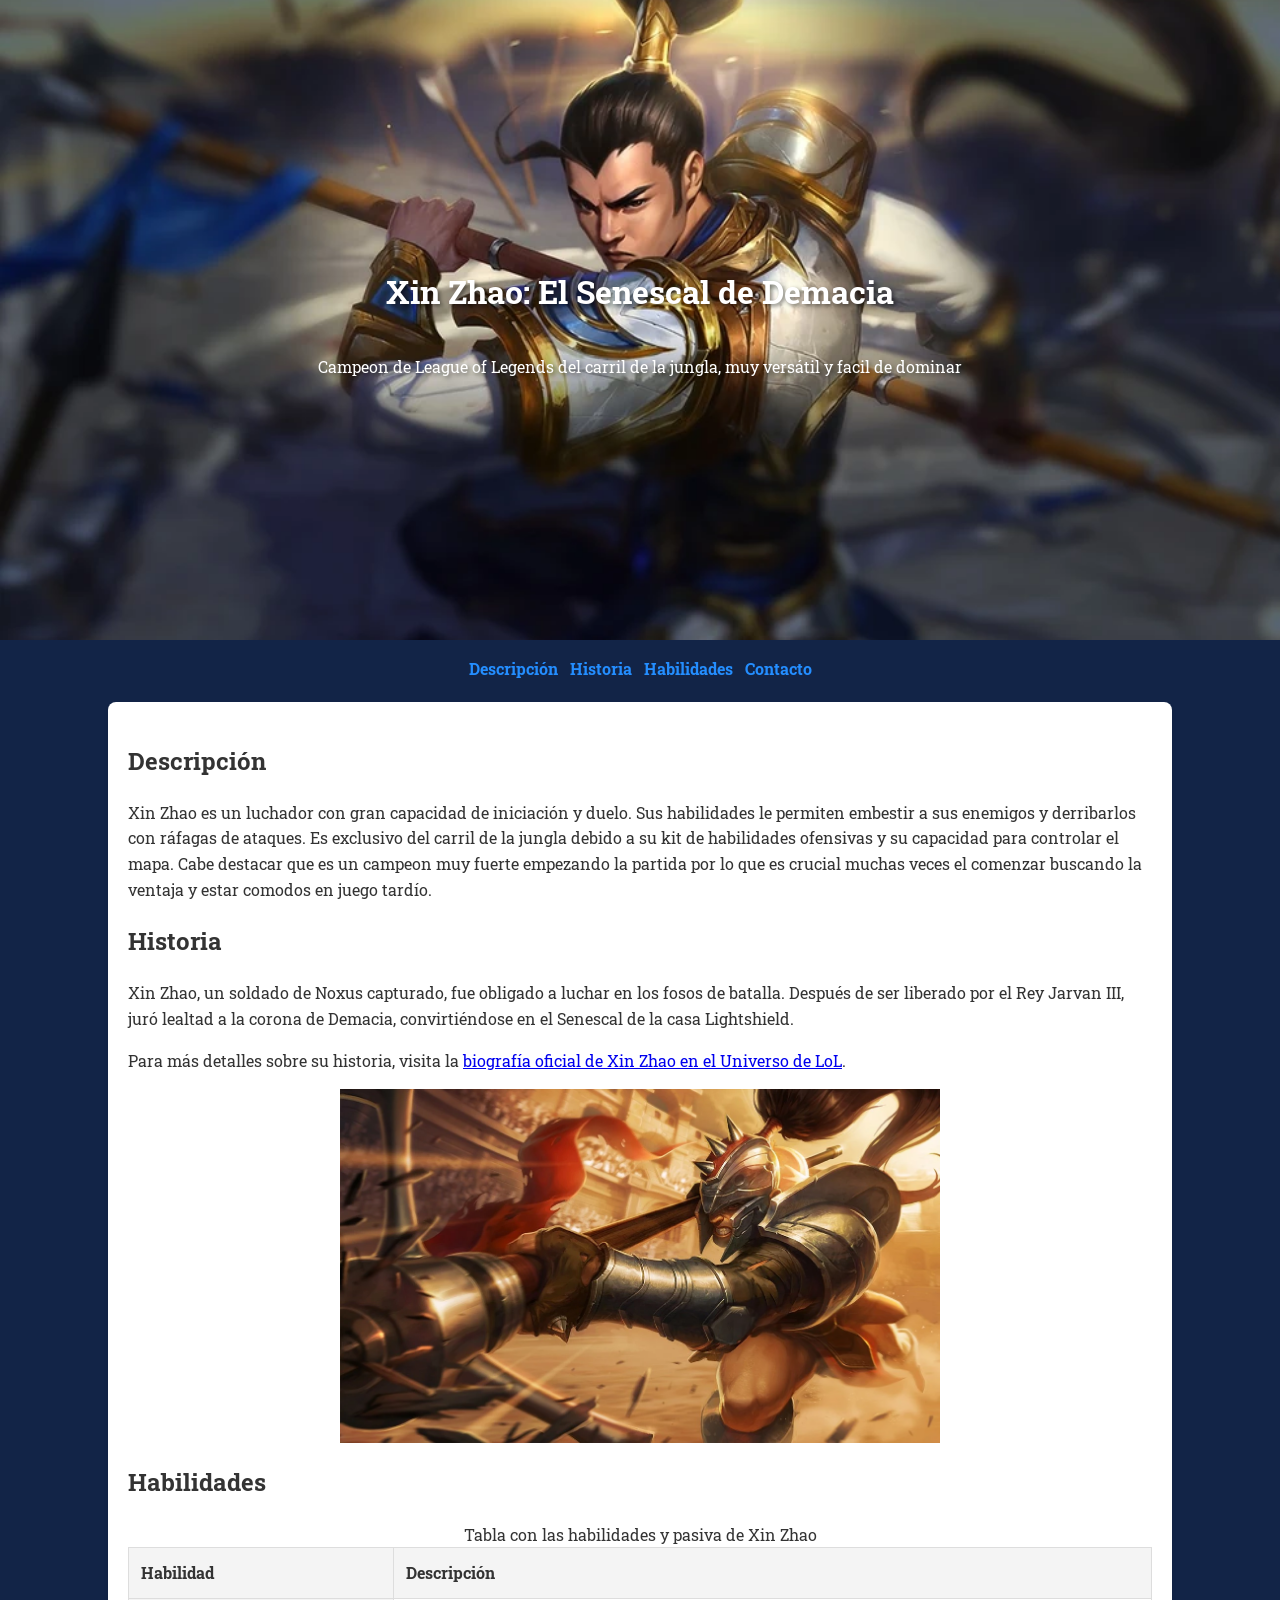
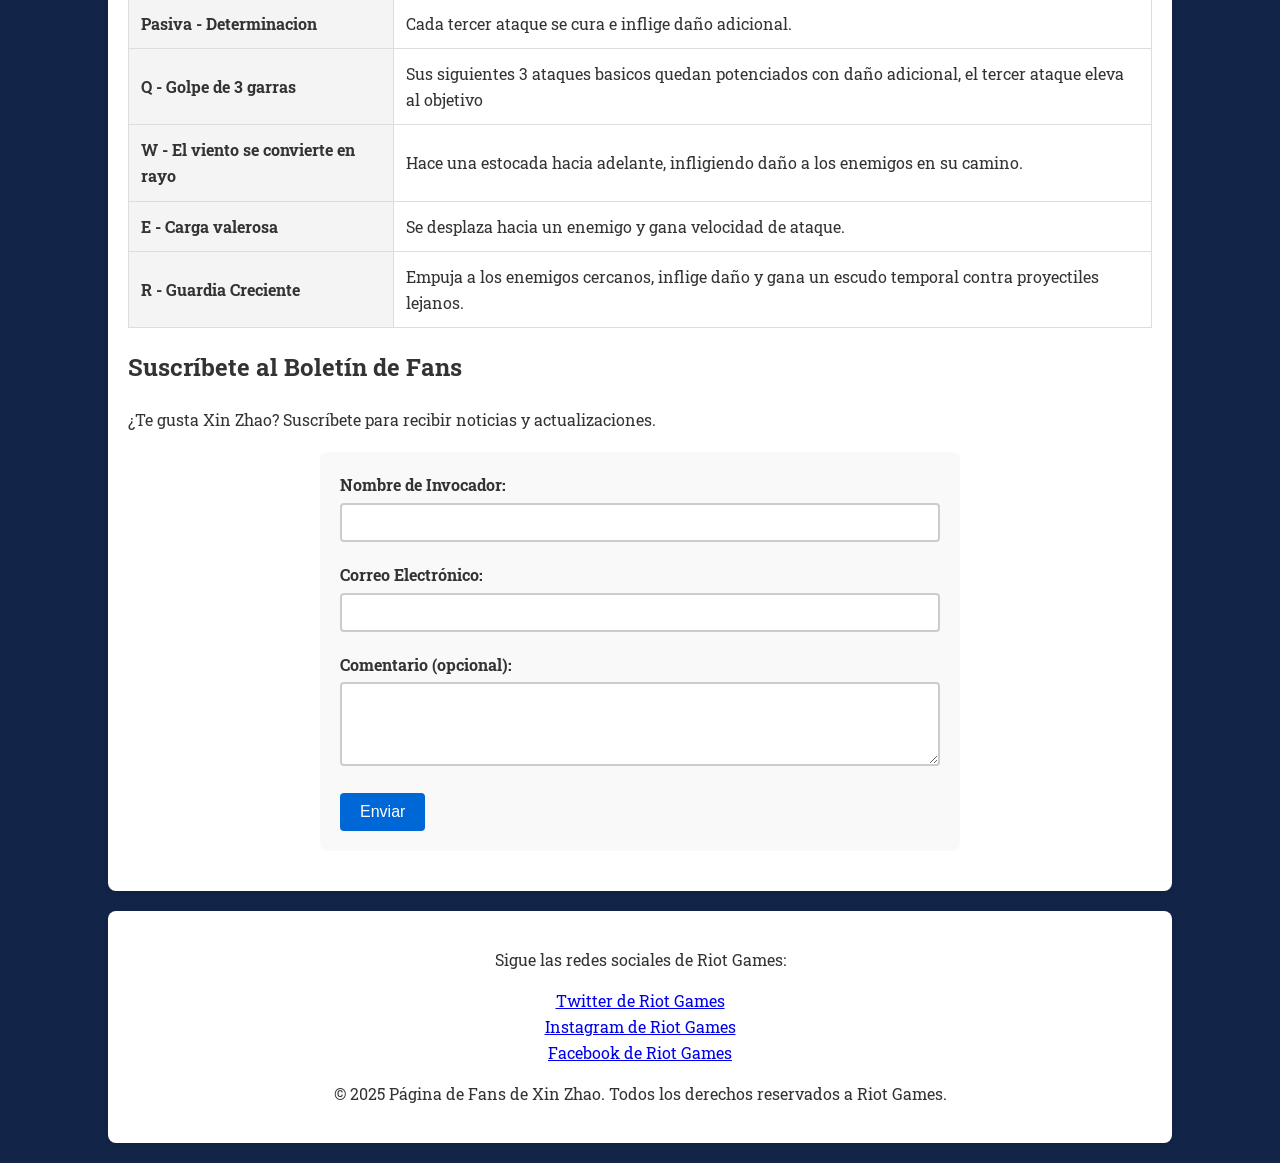
==== index.html @ e9b4ed26 "Segunda Version" ====
<!DOCTYPE html>
<html lang="es">
<head>
    <meta charset="UTF-8">
    <meta name="viewport" content="width=device-width, initial-scale=1.0">
    <title>My champion pool</title>
    <link rel="stylesheet" href="/css/index.css">
    <link rel="icon" type="image/jpg" href="/img/xinzhaoico.jpg">
</head>
<body>
    <header>
        <h1>Xin Zhao: El Senescal de Demacia</h1>
        <p>Campeon de League of Legends del carril de la jungla, muy versátil y facil de dominar</p>
    </header>

    <nav>
        <ul>
            <li><a href="#descripcion">Descripción</a></li>
            <li><a href="#historia">Historia</a></li>
            <li><a href="#habilidades">Habilidades</a></li>
            <li><a href="#contacto">Contacto</a></li>
        </ul>
    </nav>

    <main>
        <section id="descripcion">
            <h2>Descripción</h2>
            
            <p>Xin Zhao es un luchador con gran capacidad de iniciación y duelo. Sus habilidades le permiten embestir a sus enemigos y derribarlos con ráfagas de ataques. Es exclusivo del carril de la jungla debido a su kit de habilidades ofensivas y su capacidad para controlar el mapa. Cabe destacar que es un campeon muy fuerte empezando la partida por lo que es crucial muchas veces el comenzar buscando la ventaja y estar comodos en juego tardío.</p>
        
        </section>

        <section id="historia">
            <h2>Historia</h2>
            <p>Xin Zhao, un soldado de Noxus capturado, fue obligado a luchar en los fosos de batalla. Después de ser liberado por el Rey Jarvan III, juró lealtad a la corona de Demacia, convirtiéndose en el Senescal de la casa Lightshield.</p>
            <p>Para más detalles sobre su historia, visita la <a href="https://universe.leagueoflegends.com/es_MX/story/xin-zhao-bio/" target="_blank">biografía oficial de Xin Zhao en el Universo de LoL</a>.</p>
            <img style="display: block; margin: 0 auto;" src="/img/Viscero.webp" width="600px" height="600px" alt="Xin Zhao usando su lanza vestido de gladiador">
        </section>

        <section id="habilidades">
            <h2>Habilidades</h2>
            <table>
                <caption>Tabla con las habilidades y pasiva de Xin Zhao</caption>
                <thead>
                    <tr>
                        <th scope="col">Habilidad</th>
                        <th scope="col">Descripción</th>
                    </tr>
                </thead>
                <tbody>
                    <tr>
                        <th scope="row">Pasiva - Determinacion</th>
                        <td>Cada tercer ataque se cura e inflige daño adicional.</td>
                    </tr>
                    <tr>
                        <th scope="row">Q - Golpe de 3 garras</th>
                        <td>Sus siguientes 3 ataques basicos quedan potenciados con daño adicional, el tercer ataque eleva al objetivo</td>
                    </tr>
                    <tr>
                        <th scope="row">W - El viento se convierte en rayo</th>
                        <td>Hace una estocada hacia adelante, infligiendo daño a los enemigos en su camino.</td>
                    </tr>
                    <tr>
                        <th scope="row">E - Carga valerosa</th>
                        <td>Se desplaza hacia un enemigo y gana velocidad de ataque.</td>
                    </tr>
                    <tr>
                        <th scope="row">R - Guardia Creciente</th>
                        <td>Empuja a los enemigos cercanos, inflige daño y gana un escudo temporal contra proyectiles lejanos.</td>
                    </tr>
                </tbody>
            </table>
        </section>

        <section id="contacto">
            <h2>Suscríbete al Boletín de Fans</h2>
            <p>¿Te gusta Xin Zhao? Suscríbete para recibir noticias y actualizaciones.</p>
            <form id="boletinForm" onsubmit="return mostrarMensaje(event)">
                <div>
                    <label for="nombre">Nombre de Invocador:</label>
                    <input type="text" id="nombre" name="nombre_invocador" required>
                </div>
                <div>
                    <label for="email">Correo Electrónico:</label>
                    <input type="email" id="email" name="correo" required>
                </div>
                <div>
                    <label for="comentario">Comentario (opcional):</label>
                    <textarea id="comentario" name="comentario" rows="4"></textarea>
                </div>
                <button type="submit">Enviar</button>
            </form>

                <div id="mensajeExito" style="color: green; font-weight: bold; margin-top: 15px; display: none; text-align: center;">
                    ¡Registro completado! ¡Gracias por unirte al boletín de Xin Zhao!
                </div>
        </section>
    </main>

    <footer style="text-align: center;">
        <p>Sigue las redes sociales de Riot Games:</p>
            <a href="https://twitter.com/riotgames" target="_blank">Twitter de Riot Games</a><br>
            <a href="https://www.instagram.com/riotgames/" target="_blank">Instagram de Riot Games</a><br>
            <a href="https://www.facebook.com/RiotGames/" target="_blank">Facebook de Riot Games</a><br>
            <p>&copy; 2025 Página de Fans de Xin Zhao. Todos los derechos reservados a Riot Games.</p>
    </footer>

</body>
<script src="/js/index.js"></script>
</html>
---- css/index.css ----
@import url('https://fonts.googleapis.com/css2?family=Roboto+Slab:wght@100..900&family=Roboto:ital,wght@0,100..900;1,100..900&display=swap');

body { 
    font-family: 'Roboto Slab', serif; 
    line-height: 1.6; margin: 0; 
    padding: 0; background-color: rgb(18, 36, 71); 
    color: #333; }
        
 main, footer { 
    max-width: 80%; 
    margin: 20px auto; 
    padding: 20px; 
    background-color: #fff; 
    border-radius: 8px; 
    box-shadow: 0 2px 4px rgba(0,0,0,0.1); }
        
header {
    background-image: url(/img/xinzhaofondo2.webp);
    background-position: center;
    background-repeat: no-repeat;
    background-size: cover;
    background-color: #000;
    height: 600px;
    text-align: center;
    text-shadow: 2px 2px 4px rgba(0, 0, 0, 0.5);
    color: white; 
    padding: 20px; 
    display: flex;
    flex-direction: column;
    justify-content: center;
    align-items: center;
}
        
nav ul { list-style: none; padding: 0; display: flex; justify-content: center; gap: 12px; }
        
nav a { text-decoration: none; color: #248EFF; font-weight: bold; }
        
main img { max-width: 100%; height: auto; display: block; margin: 20px 0; }
        
table { 
    width: 100%; 
    border-collapse: collapse; 
    margin-top: 20px; 
    margin-right: 20px;
    margin-bottom: 20px;
    }
        
th, td { border: 1px solid #ddd; padding: 12px; text-align: left; }
        
th { background-color: #f4f4f4; }
        
form { 
    margin: 20px auto; 
    max-width: 600px; 
    padding: 20px;
    background-color: #f9f9f9;
    border-radius: 8px;
}

label { display: block;
        margin-bottom: 5px;
        font-weight: bold; }
        
input[type="text"], input[type="email"], textarea { width: 100%; padding: 10px; margin-bottom: 20px; border: 2px solid #ccc; border-radius: 4px; box-sizing: border-box; }
        
button {
    font-size: 16px;
    background-color: #0068D6;
    color: white;
    padding: 10px 20px;
    border: none;
    border-radius: 4px;
    cursor: pointer;
    align-items: center;
}
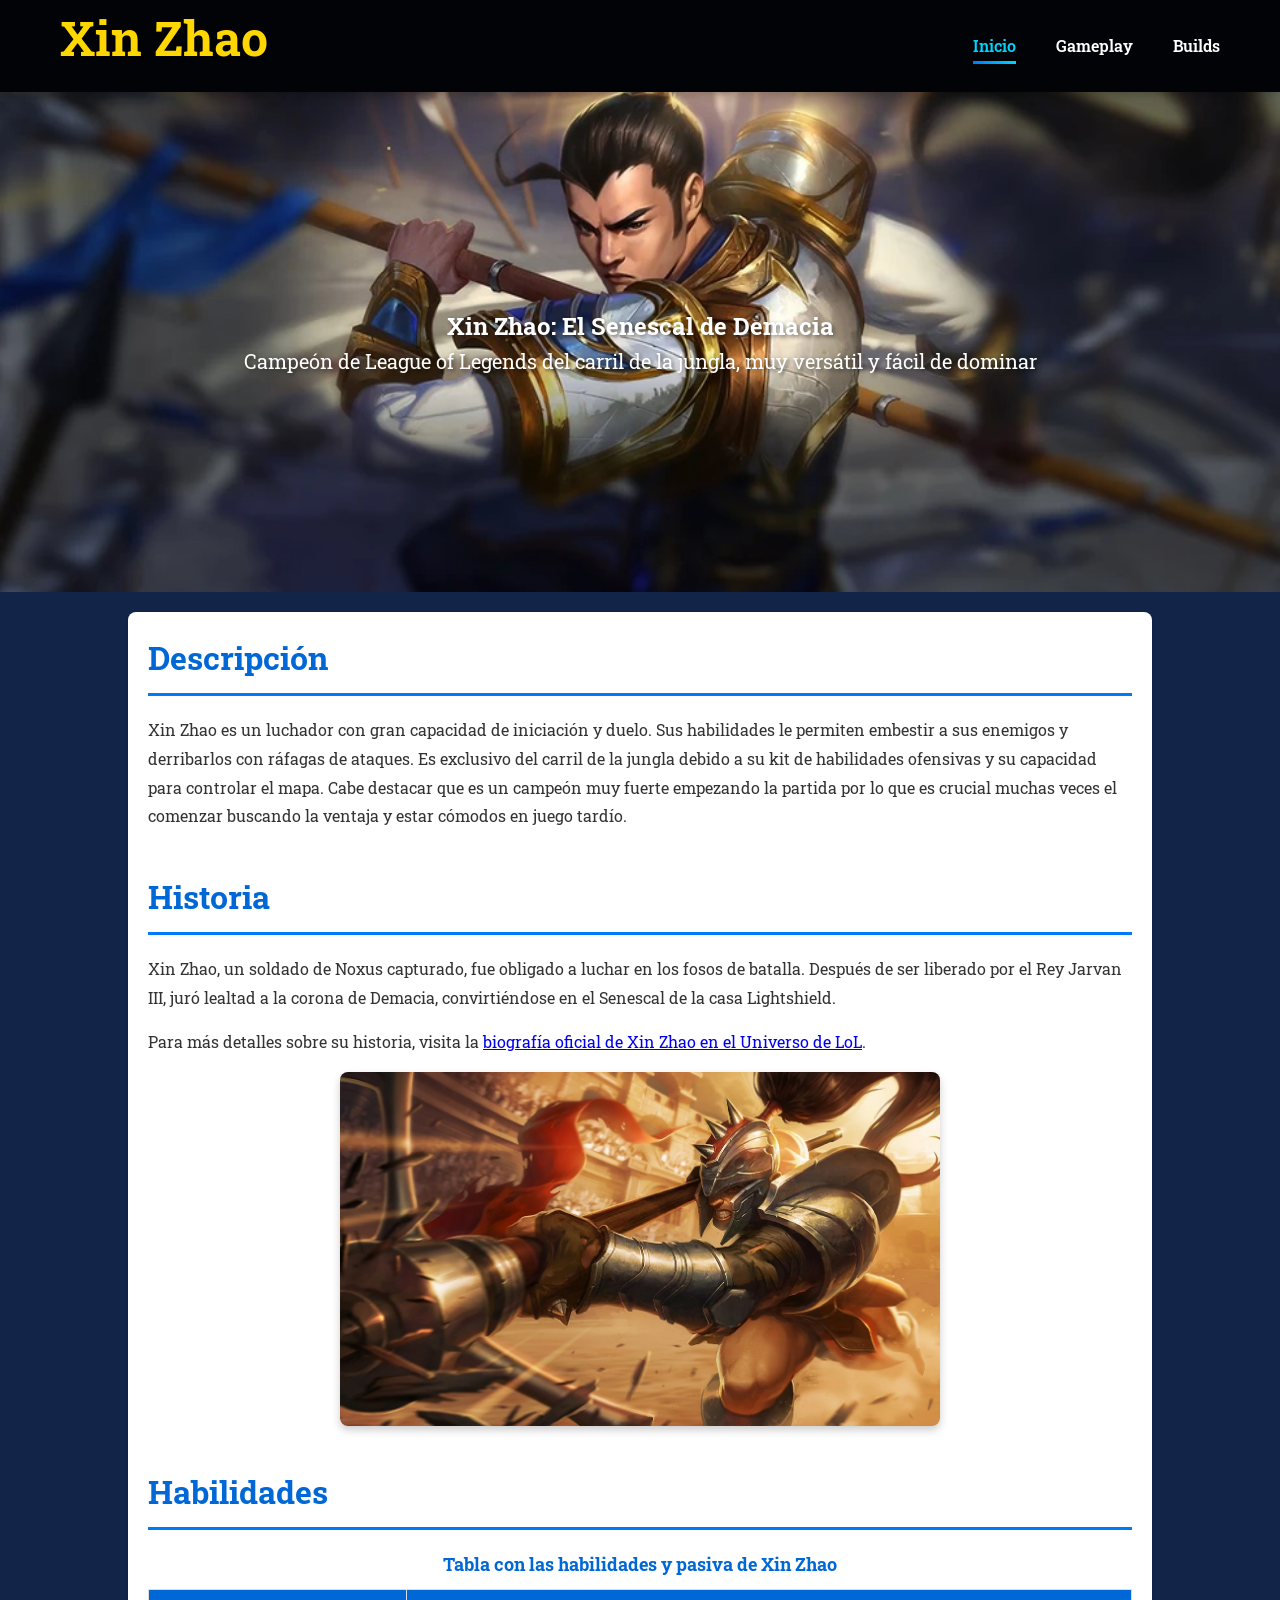
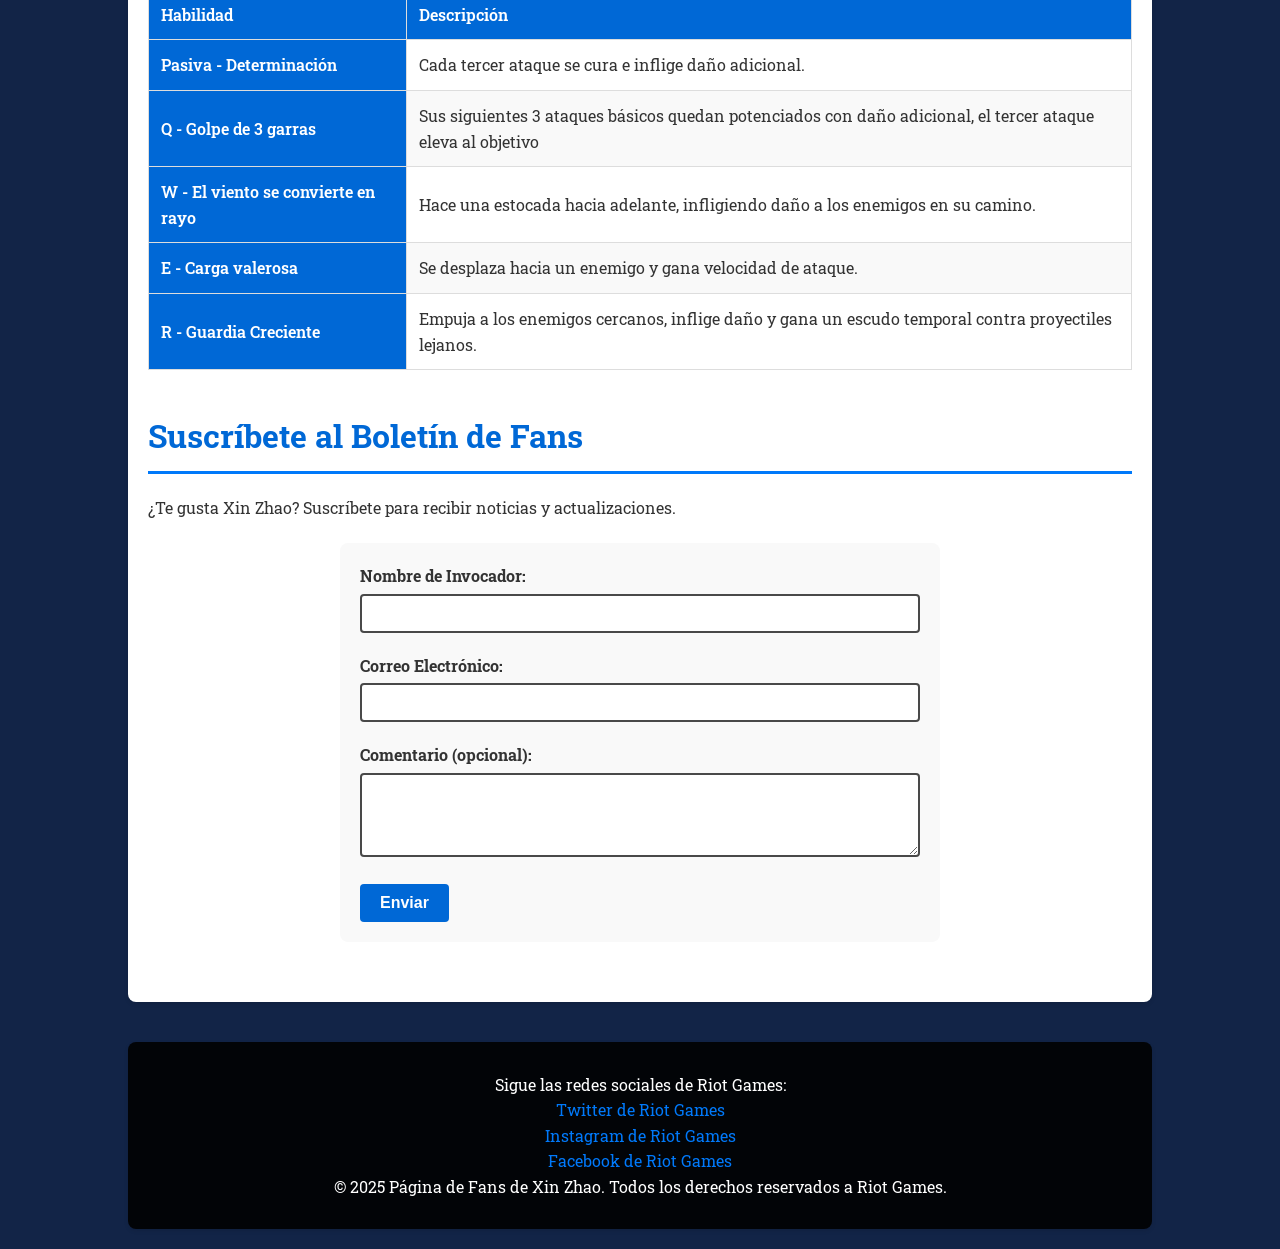
==== commit 02a59b6b: "Videos with AD" ====
--- a/index.html
+++ b/index.html
@@ -1,40 +1,53 @@
 <!DOCTYPE html>
 <html lang="es">
+
 <head>
     <meta charset="UTF-8">
     <meta name="viewport" content="width=device-width, initial-scale=1.0">
-    <title>My champion pool</title>
-    <link rel="stylesheet" href="/css/index.css">
-    <link rel="icon" type="image/jpg" href="/img/xinzhaoico.jpg">
+    <title>Xin Zhao - Inicio | My Champion Pool</title>
+    <link rel="stylesheet" href="css/index.css">
+    <link rel="icon" type="image/jpg" href="img/xinzhaoico.jpg">
 </head>
+
 <body>
+    <nav class="main-nav">
+        <div class="nav-container">
+            <div class="nav-logo">
+                <h1>Xin Zhao</h1>
+            </div>
+            <ul class="nav-links">
+                <li><a href="index.html" class="active">Inicio</a></li>
+                <li><a href="gameplay.html">Gameplay</a></li>
+                <li><a href="builds.html">Builds</a></li>
+            </ul>
+        </div>
+    </nav>
+
     <header>
-        <h1>Xin Zhao: El Senescal de Demacia</h1>
-        <p>Campeon de League of Legends del carril de la jungla, muy versátil y facil de dominar</p>
+        <h2>Xin Zhao: El Senescal de Demacia</h2>
+        <p>Campeón de League of Legends del carril de la jungla, muy versátil y fácil de dominar</p>
     </header>
-
-    <nav>
-        <ul>
-            <li><a href="#descripcion">Descripción</a></li>
-            <li><a href="#historia">Historia</a></li>
-            <li><a href="#habilidades">Habilidades</a></li>
-            <li><a href="#contacto">Contacto</a></li>
-        </ul>
-    </nav>
 
     <main>
         <section id="descripcion">
             <h2>Descripción</h2>
-            
-            <p>Xin Zhao es un luchador con gran capacidad de iniciación y duelo. Sus habilidades le permiten embestir a sus enemigos y derribarlos con ráfagas de ataques. Es exclusivo del carril de la jungla debido a su kit de habilidades ofensivas y su capacidad para controlar el mapa. Cabe destacar que es un campeon muy fuerte empezando la partida por lo que es crucial muchas veces el comenzar buscando la ventaja y estar comodos en juego tardío.</p>
-        
+            <p>Xin Zhao es un luchador con gran capacidad de iniciación y duelo. Sus habilidades le permiten embestir a
+                sus enemigos y derribarlos con ráfagas de ataques. Es exclusivo del carril de la jungla debido a su kit
+                de habilidades ofensivas y su capacidad para controlar el mapa. Cabe destacar que es un campeón muy
+                fuerte empezando la partida por lo que es crucial muchas veces el comenzar buscando la ventaja y estar
+                cómodos en juego tardío.</p>
         </section>
 
         <section id="historia">
             <h2>Historia</h2>
-            <p>Xin Zhao, un soldado de Noxus capturado, fue obligado a luchar en los fosos de batalla. Después de ser liberado por el Rey Jarvan III, juró lealtad a la corona de Demacia, convirtiéndose en el Senescal de la casa Lightshield.</p>
-            <p>Para más detalles sobre su historia, visita la <a href="https://universe.leagueoflegends.com/es_MX/story/xin-zhao-bio/" target="_blank">biografía oficial de Xin Zhao en el Universo de LoL</a>.</p>
-            <img style="display: block; margin: 0 auto;" src="/img/Viscero.webp" width="600px" height="600px" alt="Xin Zhao usando su lanza vestido de gladiador">
+            <p>Xin Zhao, un soldado de Noxus capturado, fue obligado a luchar en los fosos de batalla. Después de ser
+                liberado por el Rey Jarvan III, juró lealtad a la corona de Demacia, convirtiéndose en el Senescal de la
+                casa Lightshield.</p>
+            <p>Para más detalles sobre su historia, visita la <a
+                    href="https://universe.leagueoflegends.com/es_MX/story/xin-zhao-bio/" target="_blank">biografía
+                    oficial de Xin Zhao en el Universo de LoL</a>.</p>
+            <img style="display: block; margin: 0 auto;" src="img/Viscero.webp" width="600px" height="600px"
+                alt="Xin Zhao usando su lanza vestido de gladiador">
         </section>
 
         <section id="habilidades">
@@ -49,12 +62,13 @@
                 </thead>
                 <tbody>
                     <tr>
-                        <th scope="row">Pasiva - Determinacion</th>
+                        <th scope="row">Pasiva - Determinación</th>
                         <td>Cada tercer ataque se cura e inflige daño adicional.</td>
                     </tr>
                     <tr>
                         <th scope="row">Q - Golpe de 3 garras</th>
-                        <td>Sus siguientes 3 ataques basicos quedan potenciados con daño adicional, el tercer ataque eleva al objetivo</td>
+                        <td>Sus siguientes 3 ataques básicos quedan potenciados con daño adicional, el tercer ataque
+                            eleva al objetivo</td>
                     </tr>
                     <tr>
                         <th scope="row">W - El viento se convierte en rayo</th>
@@ -66,7 +80,8 @@
                     </tr>
                     <tr>
                         <th scope="row">R - Guardia Creciente</th>
-                        <td>Empuja a los enemigos cercanos, inflige daño y gana un escudo temporal contra proyectiles lejanos.</td>
+                        <td>Empuja a los enemigos cercanos, inflige daño y gana un escudo temporal contra proyectiles
+                            lejanos.</td>
                     </tr>
                 </tbody>
             </table>
@@ -91,20 +106,22 @@
                 <button type="submit">Enviar</button>
             </form>
 
-                <div id="mensajeExito" style="color: green; font-weight: bold; margin-top: 15px; display: none; text-align: center;">
-                    ¡Registro completado! ¡Gracias por unirte al boletín de Xin Zhao!
-                </div>
+            <div id="mensajeExito"
+                style="color: green; font-weight: bold; margin-top: 15px; display: none; text-align: center;">
+                ¡Registro completado! ¡Gracias por unirte al boletín de Xin Zhao!
+            </div>
         </section>
     </main>
 
     <footer style="text-align: center;">
         <p>Sigue las redes sociales de Riot Games:</p>
-            <a href="https://twitter.com/riotgames" target="_blank">Twitter de Riot Games</a><br>
-            <a href="https://www.instagram.com/riotgames/" target="_blank">Instagram de Riot Games</a><br>
-            <a href="https://www.facebook.com/RiotGames/" target="_blank">Facebook de Riot Games</a><br>
-            <p>&copy; 2025 Página de Fans de Xin Zhao. Todos los derechos reservados a Riot Games.</p>
+        <a href="https://twitter.com/riotgames" target="_blank">Twitter de Riot Games</a><br>
+        <a href="https://www.instagram.com/riotgames/" target="_blank">Instagram de Riot Games</a><br>
+        <a href="https://www.facebook.com/RiotGames/" target="_blank">Facebook de Riot Games</a><br>
+        <p>&copy; 2025 Página de Fans de Xin Zhao. Todos los derechos reservados a Riot Games.</p>
     </footer>
 
+    <script src="js/index.js"></script>
 </body>
-<script src="/js/index.js"></script>
+
 </html>
--- a/css/index.css
+++ b/css/index.css
@@ -1,26 +1,91 @@
 @import url('https://fonts.googleapis.com/css2?family=Roboto+Slab:wght@100..900&family=Roboto:ital,wght@0,100..900;1,100..900&display=swap');
+
+/* === RESET Y GENERAL === */
+* {
+    margin: 0;
+    padding: 0;
+    box-sizing: border-box;
+}
 
 body { 
     font-family: 'Roboto Slab', serif; 
-    line-height: 1.6; margin: 0; 
-    padding: 0; background-color: rgb(18, 36, 71); 
-    color: #333; }
-        
- main, footer { 
-    max-width: 80%; 
-    margin: 20px auto; 
-    padding: 20px; 
-    background-color: #fff; 
-    border-radius: 8px; 
-    box-shadow: 0 2px 4px rgba(0,0,0,0.1); }
-        
+    line-height: 1.6;
+    background-color: rgb(18, 36, 71); 
+    color: #333;
+}
+
+/* === NAVEGACIÓN PRINCIPAL === */
+.main-nav {
+    background-color: rgba(0, 0, 0, 0.9);
+    backdrop-filter: blur(10px);
+    position: sticky;
+    top: 0;
+    z-index: 1000;
+    box-shadow: 0 2px 10px rgba(0, 0, 0, 0.3);
+}
+
+.nav-container {
+    max-width: 1200px;
+    margin: 0 auto;
+    padding: 0 20px;
+    display: flex;
+    justify-content: space-between;
+    align-items: center;
+}
+
+.nav-logo h2 {
+    color: #FFD700;
+    font-size: 24px;
+    font-weight: 700;
+    padding: 15px 0;
+}
+
+.nav-links {
+    list-style: none;
+    display: flex;
+    gap: 40px;
+}
+
+.nav-links a {
+    text-decoration: none;
+    color: #fff;
+    font-weight: 600;
+    font-size: 16px;
+    padding: 20px 0;
+    display: inline-block;
+    position: relative;
+    transition: color 0.3s ease;
+}
+
+.nav-links a::after {
+    content: '';
+    position: absolute;
+    bottom: 15px;
+    left: 0;
+    width: 0;
+    height: 3px;
+    background: linear-gradient(90deg, #0079FA, #00D4FF);
+    transition: width 0.3s ease;
+}
+
+.nav-links a:hover,
+.nav-links a.active {
+    color: #00D4FF;
+}
+
+.nav-links a:hover::after,
+.nav-links a.active::after {
+    width: 100%;
+}
+
+/* === HEADER === */
 header {
-    background-image: url(/img/xinzhaofondo2.webp);
+    background-image: url(../img/xinzhaofondo2.webp);
     background-position: center;
     background-repeat: no-repeat;
     background-size: cover;
     background-color: #000;
-    height: 600px;
+    height: 500px;
     text-align: center;
     text-shadow: 2px 2px 4px rgba(0, 0, 0, 0.5);
     color: white; 
@@ -30,25 +95,93 @@
     justify-content: center;
     align-items: center;
 }
-        
-nav ul { list-style: none; padding: 0; display: flex; justify-content: center; gap: 12px; }
-        
-nav a { text-decoration: none; color: #248EFF; font-weight: bold; }
-        
-main img { max-width: 100%; height: auto; display: block; margin: 20px 0; }
-        
+
+h1 {
+    color: #FFD700;
+    font-size: 48px;
+    margin-bottom: 15px;
+    text-shadow: 3px 3px 6px rgba(0, 0, 0, 0.8);
+    
+}
+
+header p {
+    font-size: 20px;
+    max-width: 800px;
+}
+
+/* === MAIN CONTENT === */
+main, footer { 
+    max-width: 80%; 
+    margin: 20px auto; 
+    padding: 20px; 
+    background-color: #fff; 
+    border-radius: 8px; 
+    box-shadow: 0 2px 4px rgba(0,0,0,0.1);
+}
+
+main section {
+    margin-bottom: 40px;
+}
+
+main section h2 {
+    color: #0068D6;
+    font-size: 32px;
+    margin-bottom: 20px;
+    border-bottom: 3px solid #0079FA;
+    padding-bottom: 10px;
+}
+
+main section p {
+    margin-bottom: 15px;
+    font-size: 16px;
+    line-height: 1.8;
+}
+
+main img { 
+    max-width: 100%; 
+    height: auto; 
+    display: block; 
+    margin: 20px 0;
+    border-radius: 8px;
+    box-shadow: 0 4px 8px rgba(0,0,0,0.2);
+}
+
+/* === TABLA === */
 table { 
     width: 100%; 
     border-collapse: collapse; 
     margin-top: 20px; 
-    margin-right: 20px;
     margin-bottom: 20px;
-    }
-        
-th, td { border: 1px solid #ddd; padding: 12px; text-align: left; }
-        
-th { background-color: #f4f4f4; }
-        
+}
+
+caption {
+    font-weight: bold;
+    font-size: 18px;
+    margin-bottom: 10px;
+    color: #0068D6;
+}
+
+th, td { 
+    border: 1px solid #ddd; 
+    padding: 12px; 
+    text-align: left;
+}
+
+th { 
+    background-color: #0068D6;
+    color: white;
+    font-weight: 600;
+}
+
+tbody tr:nth-child(even) {
+    background-color: #f9f9f9;
+}
+
+tbody tr:hover {
+    background-color: #e8f4ff;
+}
+
+/* === FORMULARIO === */
 form { 
     margin: 20px auto; 
     max-width: 600px; 
@@ -57,12 +190,30 @@
     border-radius: 8px;
 }
 
-label { display: block;
-        margin-bottom: 5px;
-        font-weight: bold; }
-        
-input[type="text"], input[type="email"], textarea { width: 100%; padding: 10px; margin-bottom: 20px; border: 2px solid #ccc; border-radius: 4px; box-sizing: border-box; }
-        
+label { 
+    display: block;
+    margin-bottom: 5px;
+    font-weight: bold;
+}
+
+input[type="text"], 
+input[type="email"], 
+textarea { 
+    width: 100%; 
+    padding: 10px; 
+    margin-bottom: 20px; 
+    border: 2px solid #494949; 
+    border-radius: 4px; 
+    box-sizing: border-box;
+    font-family: 'Roboto', sans-serif;
+}
+
+input:focus,
+textarea:focus {
+    outline: none;
+    border-color: #0068D6;
+}
+
 button {
     font-size: 16px;
     background-color: #0068D6;
@@ -71,5 +222,502 @@
     border: none;
     border-radius: 4px;
     cursor: pointer;
+    font-weight: 600;
+    transition: background-color 0.3s ease;
+}
+
+button:hover {
+    background-color: #004fa3;
+}
+
+/* === PÁGINA GAMEPLAY === */
+.gameplay-intro {
+    background: linear-gradient(135deg, #667eea 0%, #764ba2 100%);
+    color: white;
+    padding: 30px;
+    border-radius: 8px;
+    margin-bottom: 30px;
+}
+
+.gameplay-intro h2 {
+    color: white;
+    border: none;
+}
+
+.video-section {
+    margin-bottom: 50px;
+}
+
+.video-header {
+    display: flex;
+    justify-content: space-between;
     align-items: center;
+    margin-bottom: 20px;
+    gap: 20px;
+}
+
+.video-header h2 {
+    margin-bottom: 5px;
+}
+
+.ad-toggle-btn {
+    background: linear-gradient(135deg, #667eea 0%, #764ba2 100%);
+    color: white;
+    border: none;
+    padding: 12px 24px;
+    border-radius: 8px;
+    font-weight: bold;
+    font-size: 16px;
+    cursor: pointer;
+    display: flex;
+    align-items: center;
+    gap: 8px;
+    transition: all 0.3s ease;
+    box-shadow: 0 4px 6px rgba(0,0,0,0.1);
+    flex-shrink: 0;
+}
+
+.ad-toggle-btn:hover {
+    transform: translateY(-2px);
+    box-shadow: 0 6px 12px rgba(0,0,0,0.2);
+    filter: brightness(1.1);
+}
+
+.ad-toggle-btn:active {
+    transform: translateY(0);
+}
+
+.ad-icon {
+    font-size: 20px;
+}
+
+.video-status {
+    margin: 10px 0;
+    text-align: center;
+}
+
+.status-badge {
+    display: inline-block;
+    padding: 6px 16px;
+    background-color: #e8f4ff;
+    color: #0068D6;
+    border-radius: 20px;
+    font-size: 14px;
+    font-weight: 600;
+    border: 2px solid #0079FA;
+}
+
+.status-badge.active-ad {
+    background-color: #e6ffe6;
+    color: #28a745;
+    border-color: #28a745;
+}
+
+.video-container {
+    position: relative;
+    padding-bottom: 56.25%; /* Aspect ratio 16:9 */
+    height: 0;
+    overflow: hidden;
+    max-width: 100%;
+    background: #000;
+    border-radius: 8px;
+    margin: 20px 0;
+}
+
+.video-container iframe {
+    position: absolute;
+    top: 0;
+    left: 0;
+    width: 100%;
+    height: 100%;
+}
+
+.video-description {
+    font-style: italic;
+    color: #555;
+    margin-top: 10px;
+}
+
+.combo-list {
+    list-style: none;
+    padding-left: 0;
+}
+
+.combo-list li {
+    background-color: #f0f8ff;
+    padding: 15px;
+    margin-bottom: 10px;
+    border-left: 4px solid #0079FA;
+    border-radius: 4px;
+}
+
+.tips-section {
+    background-color: #fff9e6;
+    padding: 30px;
+    border-radius: 8px;
+    margin-top: 40px;
+}
+
+.tips-grid {
+    display: grid;
+    grid-template-columns: repeat(auto-fit, minmax(250px, 1fr));
+    gap: 20px;
+    margin-top: 20px;
+}
+
+.tip-card {
+    background-color: white;
+    padding: 20px;
+    border-radius: 8px;
+    box-shadow: 0 2px 8px rgba(0,0,0,0.1);
+    border-top: 4px solid #FFD700;
+}
+
+.tip-card h3 {
+    color: #0068D6;
+    margin-bottom: 10px;
+}
+
+.runes-preview {
+    background-color: #f0f8ff;
+    padding: 20px;
+    border-radius: 8px;
+}
+
+/* === PÁGINA BUILDS === */
+.builds-intro {
+    background: linear-gradient(135deg, #f093fb 0%, #f5576c 100%);
+    color: white;
+    padding: 30px;
+    border-radius: 8px;
+    margin-bottom: 30px;
+}
+
+.builds-intro h2 {
+    color: white;
+    border: none;
+}
+
+/* Acordeón de Builds */
+.build-accordion {
+    margin-bottom: 20px;
+    border-radius: 12px;
+    overflow: hidden;
+    box-shadow: 0 4px 12px rgba(0,0,0,0.15);
+}
+
+.build-accordion-header {
+    width: 100%;
+    border: none;
+    padding: 25px 30px;
+    display: flex;
+    justify-content: space-between;
+    align-items: center;
+    cursor: pointer;
+    color: white;
+    font-family: 'Roboto Slab', serif;
+    transition: all 0.3s ease;
+}
+
+.build-accordion-header:hover {
+    filter: brightness(1.1);
+}
+
+.build-accordion-header.bruiser {
+    background: linear-gradient(135deg, #667eea 0%, #764ba2 100%);
+}
+
+.build-accordion-header.assassin {
+    background: linear-gradient(135deg, #f093fb 0%, #f5576c 100%);
+}
+
+.build-accordion-header.tank {
+    background: linear-gradient(135deg, #4facfe 0%, #00f2fe 100%);
+}
+
+.build-title {
+    display: flex;
+    align-items: center;
+    gap: 20px;
+    text-align: left;
+}
+
+.build-icon {
+    font-size: 40px;
+}
+
+.build-title h2 {
+    color: white;
+    border: none;
+    margin: 0;
+    font-size: 28px;
+}
+
+.build-subtitle {
+    margin: 5px 0 0 0;
+    font-size: 14px;
+    opacity: 0.9;
+}
+
+.accordion-arrow {
+    font-size: 24px;
+    transition: transform 0.3s ease;
+}
+
+.accordion-arrow.rotate {
+    transform: rotate(180deg);
+}
+
+.build-accordion-content {
+    max-height: 0;
+    overflow: hidden;
+    transition: max-height 0.4s ease;
+    background-color: white;
+}
+
+.build-accordion-content.active {
+    max-height: 2000px;
+}
+
+.build-content-inner {
+    padding: 30px;
+}
+
+.build-info {
+    background-color: #f0f8ff;
+    padding: 15px;
+    border-radius: 8px;
+    margin-bottom: 20px;
+    border-left: 4px solid #0079FA;
+}
+
+.build-content-inner h3 {
+    color: #0068D6;
+    font-size: 20px;
+    margin-top: 25px;
+    margin-bottom: 15px;
+    border-left: 4px solid #0079FA;
+    padding-left: 15px;
+}
+
+/* Items compactos */
+.items-compact {
+    display: flex;
+    flex-wrap: wrap;
+    gap: 10px;
+    margin-bottom: 20px;
+}
+
+.item-tag {
+    background: linear-gradient(135deg, #667eea 0%, #764ba2 100%);
+    color: white;
+    padding: 10px 20px;
+    border-radius: 20px;
+    font-weight: 600;
+    font-size: 14px;
+}
+
+/* Lista compacta */
+.compact-list {
+    list-style: none;
+    padding-left: 0;
+}
+
+.compact-list li {
+    background-color: #fff9e6;
+    padding: 10px 15px;
+    margin-bottom: 8px;
+    border-radius: 6px;
+    border-left: 3px solid #FFD700;
+    font-size: 14px;
+}
+
+/* Runas compactas */
+.runes-compact {
+    display: grid;
+    grid-template-columns: repeat(auto-fit, minmax(250px, 1fr));
+    gap: 15px;
+    margin-top: 20px;
+}
+
+.rune-box, .skill-box {
+    background-color: #f0f8ff;
+    padding: 20px;
+    border-radius: 8px;
+    border-top: 4px solid #0079FA;
+}
+
+.rune-box h4, .skill-box h4 {
+    color: #0068D6;
+    margin-bottom: 10px;
+    font-size: 18px;
+}
+
+.rune-box p, .skill-box p {
+    margin: 8px 0;
+    font-size: 14px;
+}
+
+.skill-note {
+    font-style: italic;
+    color: #666;
+    font-size: 13px;
+}
+
+.comparison-section {
+    background-color: #f9f9f9;
+    padding: 30px;
+    border-radius: 8px;
+    margin-top: 40px;
+}
+
+.comparison-section h2 {
+    color: #0068D6;
+    font-size: 32px;
+    margin-bottom: 20px;
+    border-bottom: 3px solid #006ADB;
+    padding-bottom: 10px;
+}
+
+.comparison-table {
+    margin-top: 20px;
+    background-color: white;
+}
+
+.comparison-table th {
+    background-color: #006ADB;
+    text-align: center;
+}
+
+.comparison-table td {
+    text-align: center;
+    padding: 15px;
+}
+
+.tips-final {
+    background-color: #e6ffe6;
+    padding: 30px;
+    border-radius: 8px;
+    margin-top: 40px;
+}
+
+.tips-final h2 {
+    color: #0068D6;
+    font-size: 32px;
+    margin-bottom: 20px;
+    border-bottom: 3px solid #006ADB;
+    padding-bottom: 10px;
+}
+
+.tips-final ul {
+    list-style: none;
+    padding-left: 0;
+}
+
+.tips-final ul li {
+    padding: 12px;
+    margin-bottom: 10px;
+    background-color: white;
+    border-radius: 6px;
+    border-left: 4px solid #28a745;
+}
+
+/* === FOOTER === */
+footer {
+    background-color: rgba(0, 0, 0, 0.9);
+    color: white;
+    text-align: center;
+    padding: 30px;
+    margin-top: 40px;
+}
+
+footer a {
+    color: #0079FA;
+    text-decoration: none;
+    transition: color 0.3s ease;
+}
+
+footer a:hover {
+    color: #00D4FF;
+}
+
+/* === RESPONSIVE === */
+@media (max-width: 768px) {
+    .nav-container {
+        flex-direction: column;
+        padding: 10px;
+    }
+
+    .nav-links {
+        gap: 20px;
+        margin-top: 10px;
+    }
+
+    header {
+        height: 300px;
+    }
+
+    header h1 {
+        
+        font-size: 32px;
+    }
+
+    header p {
+        font-size: 16px;
+    }
+
+    main, footer {
+        max-width: 95%;
+        padding: 15px;
+    }
+
+    .tips-grid {
+        grid-template-columns: 1fr;
+    }
+
+    .runes-section {
+        grid-template-columns: 1fr;
+    }
+
+    .runes-compact {
+        grid-template-columns: 1fr;
+    }
+
+    .build-title {
+        gap: 10px;
+    }
+
+    .build-icon {
+        font-size: 30px;
+    }
+
+    .build-title h2 {
+        font-size: 20px;
+    }
+
+    .build-accordion-header {
+        padding: 20px 15px;
+    }
+
+    .build-content-inner {
+        padding: 20px 15px;
+    }
+
+    .items-compact {
+        flex-direction: column;
+    }
+
+    .item-tag {
+        text-align: center;
+    }
+
+    .video-header {
+        flex-direction: column;
+        align-items: flex-start;
+    }
+
+    .ad-toggle-btn {
+        width: 100%;
+        justify-content: center;
+    }
 }
